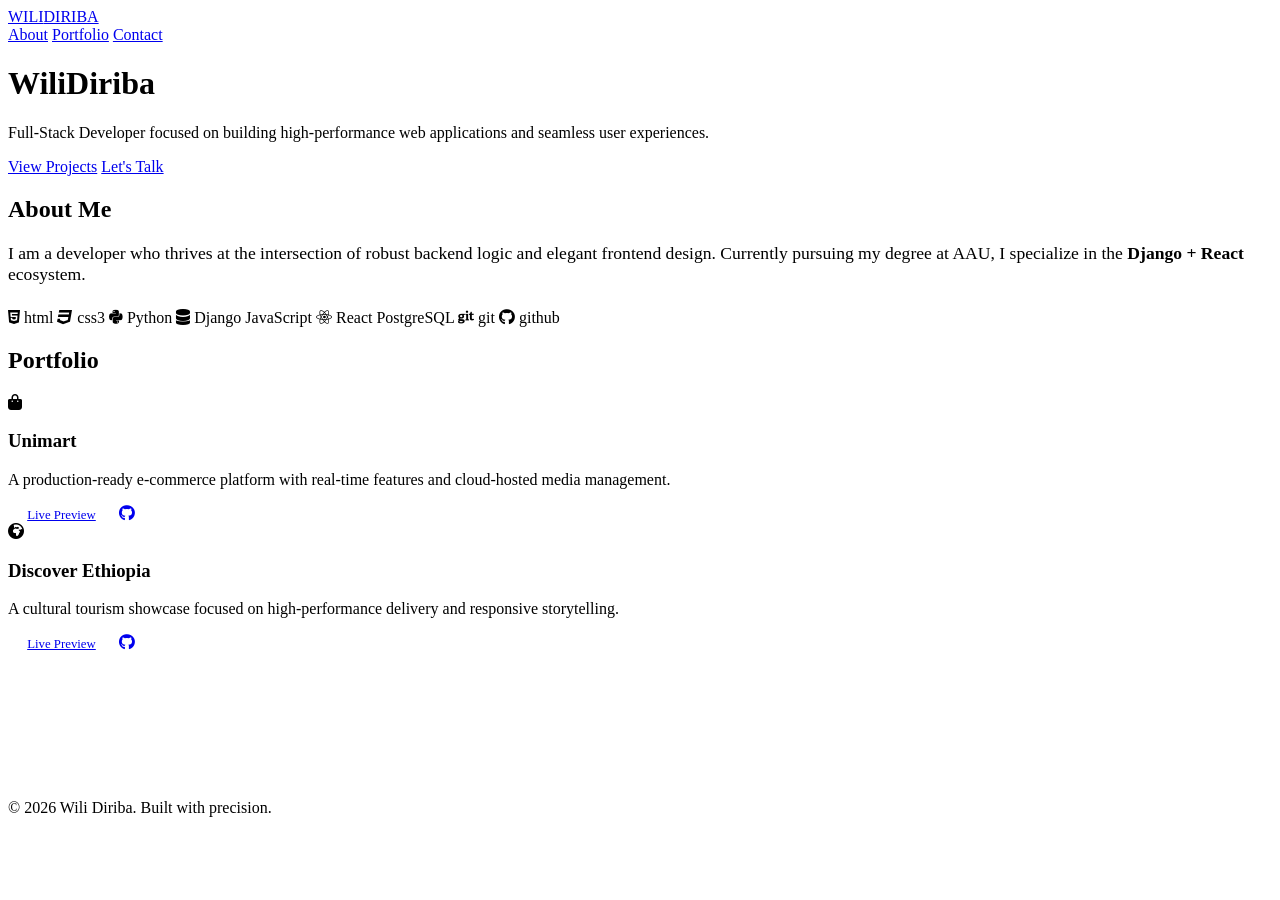
==== portfolio.html @ 16c2e914 "Add: portfolio HTML" ====
<!doctype html>
<html lang="en">
  <head>
    <meta charset="UTF-8" />
    <meta name="viewport" content="width=device-width, initial-scale=1.0" />
    <title>Wili Diriba | Full-Stack Developer</title>
    <link
      href="https://fonts.googleapis.com/css2?family=Inter:wght@300;400;600;700;800&display=swap"
      rel="stylesheet"
    />
    <link
      rel="stylesheet"
      href="https://cdnjs.cloudflare.com/ajax/libs/font-awesome/6.4.0/css/all.min.css"
    />
  </head>
  <body>
    <nav>
      <a href="#" class="brand">WILI<span>DIRIBA</span></a>
      <div class="nav-links">
        <a href="#about">About</a>
        <a href="#projects">Portfolio</a>
        <a href="#contact">Contact</a>
      </div>
    </nav>

    <header>
      <h1>Wili<span>Diriba</span></h1>
      <p>
        Full-Stack Developer focused on building high-performance web
        applications and seamless user experiences.
      </p>
      <div class="btn-group">
        <a href="#projects" class="btn btn-primary">View Projects</a>
        <a href="mailto:wilidiribaaj@email.com" class="btn btn-outline"
          >Let's Talk</a
        >
      </div>
    </header>

    <section id="about">
      <h2>About Me</h2>
      <div class="card">
        <p style="font-size: 1.1rem; margin-bottom: 1.5rem">
          I am a developer who thrives at the intersection of robust backend
          logic and elegant frontend design. Currently pursuing my degree at
          AAU, I specialize in the <strong>Django + React</strong> ecosystem.
        </p>
        <div class="skills-container">
          <span class="tag"><i class="fab fa-html5"></i> html</span>
          <span class="tag"><i class="fab fa-css3"></i> css3</span>

          <span class="tag"><i class="fab fa-python"></i> Python</span>
          <span class="tag"><i class="fas fa-database"></i> Django</span>

          <span class="tag"
            ><span style="color: var(--accent)"></span> JavaScript</span
          >
          <span class="tag"><i class="fab fa-react"></i> React</span>

          <span class="tag"
            ><span style="color: var(--accent)"></span> PostgreSQL</span
          >
          <span class="tag"><i class="fab fa-git"></i> git</span>
          <span class="tag"><i class="fab fa-github"></i> github</span>
        </div>
      </div>
    </section>

    <section id="projects">
      <h2>Portfolio</h2>
      <div class="project-grid">
        <div class="card">
          <div class="project-icon"><i class="fas fa-shopping-bag"></i></div>
          <h3>Unimart</h3>
          <p>
            A production-ready e-commerce platform with real-time features and
            cloud-hosted media management.
          </p>
          <a
            href="https://unimart-production-f4a1.up.railway.app/"
            target="_blank"
            class="btn btn-outline"
            style="padding: 0.5rem 1.2rem; font-size: 0.8rem"
            >Live Preview</a
          >
          <a
            href="https://github.com/wilidiriba20/unimart"
            target="_blank"
            class="btn btn-outline"
            ><i class="fab fa-github"></i
          ></a>
        </div>

        <div class="card">
          <div class="project-icon"><i class="fas fa-globe-africa"></i></div>
          <h3>Discover Ethiopia</h3>
          <p>
            A cultural tourism showcase focused on high-performance delivery and
            responsive storytelling.
          </p>
          <a
            href="https://discover-ethiopia2.vercel.app/"
            target="_blank"
            class="btn btn-outline"
            style="padding: 0.5rem 1.2rem; font-size: 0.8rem"
            >Live Preview</a
          >

          <a
            href="https://github.com/wilidiriba20/Discover-Ethiopia"
            target="_blank"
            class="btn btn-outline"
            ><i class="fab fa-github"></i
          ></a>
        </div>
      </div>
    </section>

    <section id="contact">
      <div
        class="card"
        style="
          text-align: center;
          background: linear-gradient(135deg, var(--primary), #2b4fff);
          color: #fff;
        "
      >
        <h2 style="color: #fff; margin-bottom: 1rem">Get In Touch</h2>
        <p style="color: rgba(255, 255, 255, 0.8); margin-bottom: 2rem">
          I'm currently looking for new opportunities. Whether you have a
          question or just want to say hi, my inbox is always open!
        </p>
        <a
          href="mailto:wilidiribaaj@email.com?subject=Contact%20from%20Portfolio&body=Hello%20Wili,%20I%20want%20to%20work%20with%20you."
          class="btn"
          style="background: #fff; color: var(--primary)"
        >
          Send an Email
        </a>
      </div>
    </section>

    <footer>
      <p>© 2026 Wili Diriba. Built with precision.</p>
    </footer>
  </body>
</html>
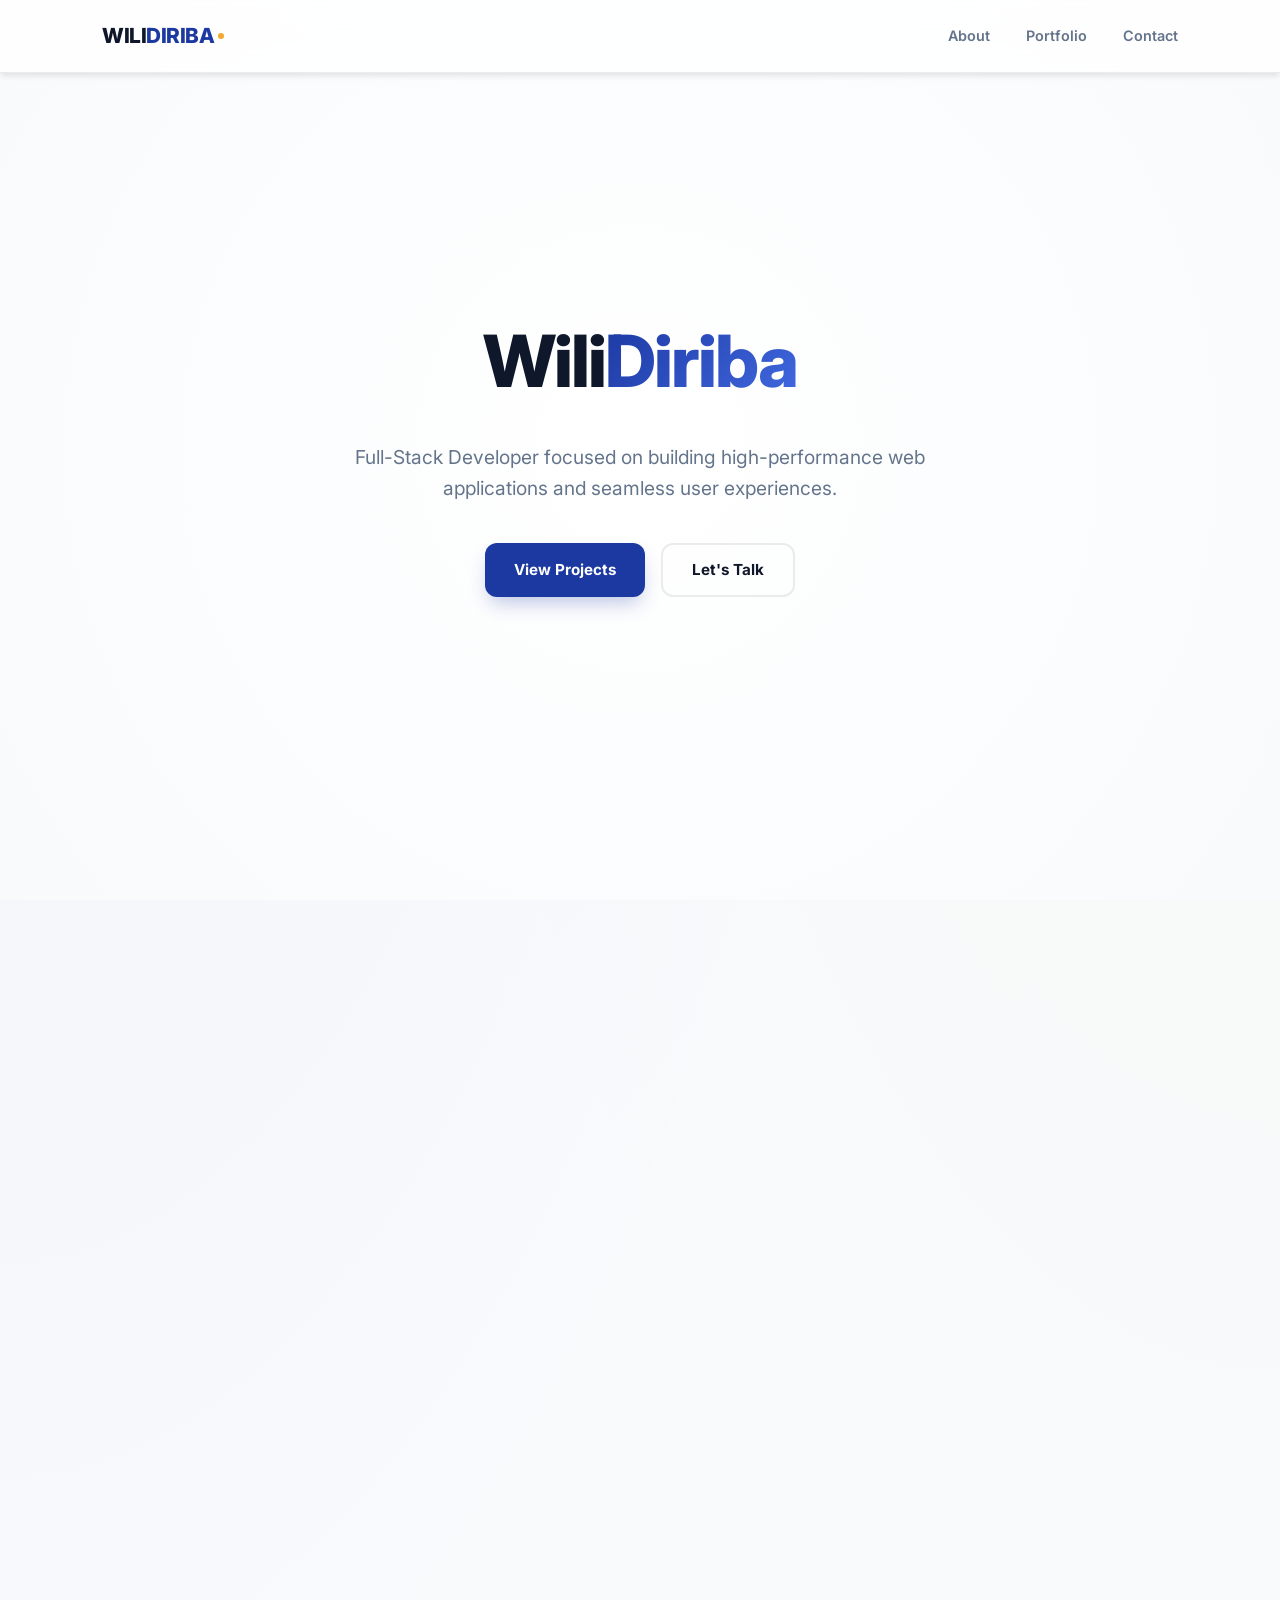
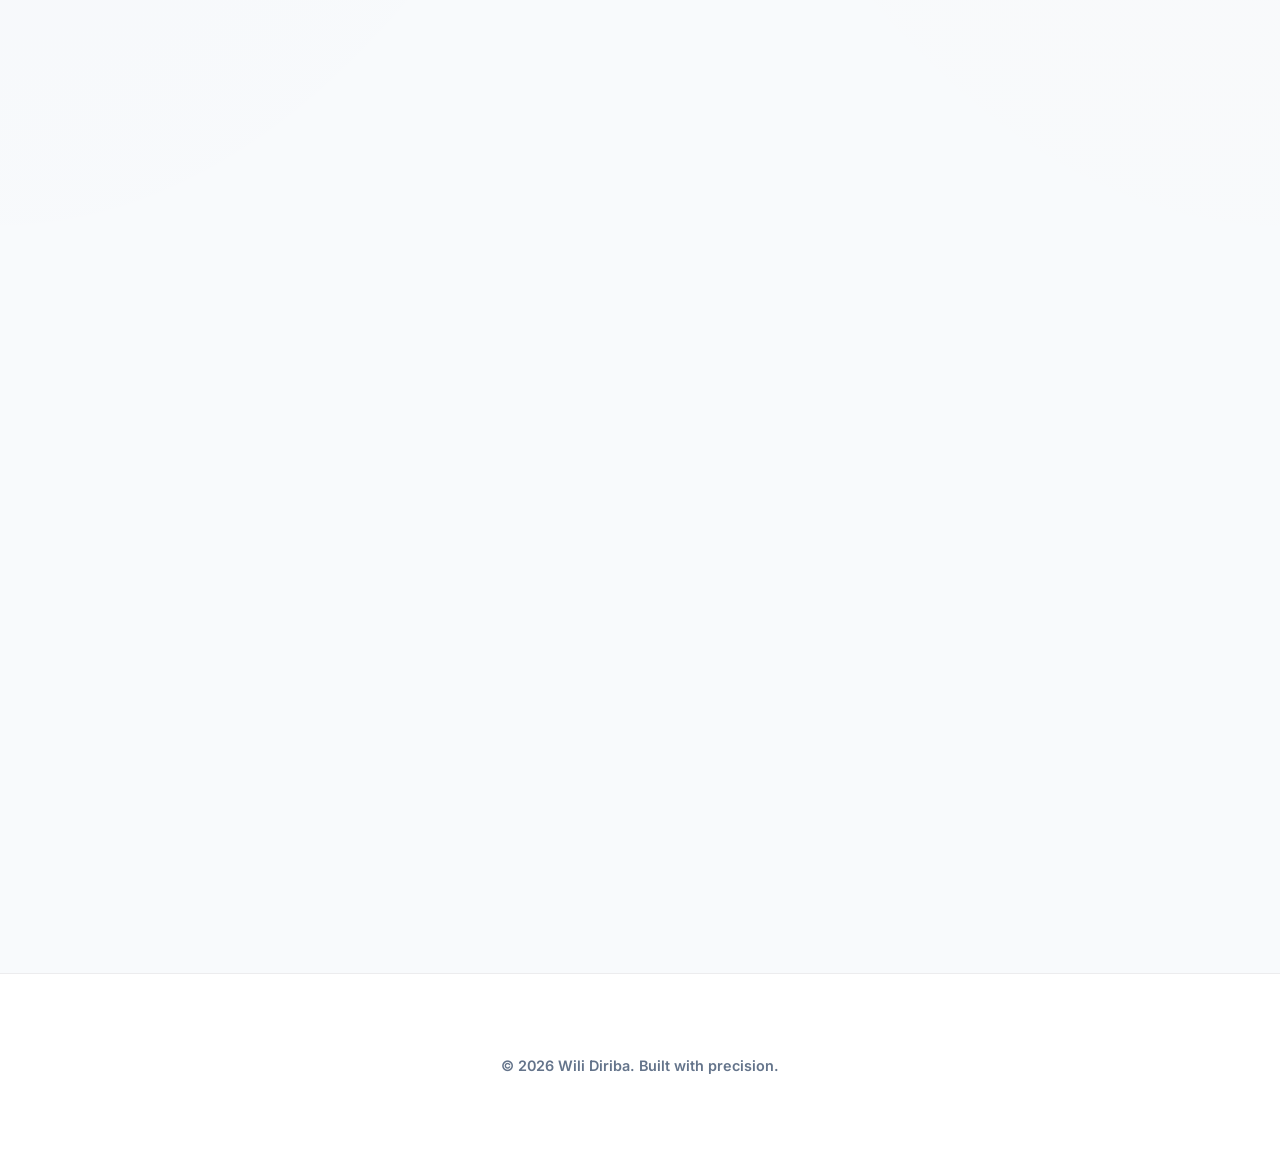
==== commit 45409354: "Include local portfolio CSS and JS" ====
--- a/portfolio.html
+++ b/portfolio.html
@@ -12,6 +12,8 @@
       rel="stylesheet"
       href="https://cdnjs.cloudflare.com/ajax/libs/font-awesome/6.4.0/css/all.min.css"
     />
+    <link rel="stylesheet" href="portfolio.css" />
+    <script src="portfolio.js" defer></script>
   </head>
   <body>
     <nav>
--- a/portfolio.css
+++ b/portfolio.css
@@ -0,0 +1,293 @@
+:root {
+  /* --- Pure Light Theme Palette --- */
+  --bg-main: #f8fafc;
+  --bg-secondary: #ffffff;
+  --card-bg: rgba(255, 255, 255, 0.8);
+  --nav-bg: rgba(255, 255, 255, 0.8);
+  /* Primary Blue from your identity */
+  --primary: #1c38a1;
+  /* Accent Gold from your identity */
+  --accent: #f1a92e;
+  --text-main: #0f172a;
+  --text-muted: #64748b;
+  --border: rgba(15, 23, 42, 0.08);
+  --shadow-sm: 0 4px 6px -1px rgb(0 0 0 / 0.1);
+  --shadow-md: 0 10px 15px -3px rgb(0 0 0 / 0.1);
+  --shadow-lg: 0 20px 25px -5px rgb(0 0 0 / 0.1);
+}
+
+* {
+  margin: 0;
+  padding: 0;
+  box-sizing: border-box;
+  font-family: "Inter", sans-serif;
+  scroll-behavior: smooth;
+}
+
+body {
+  background-color: var(--bg-main);
+  color: var(--text-main);
+  line-height: 1.6;
+  overflow-x: hidden;
+  /* Subtle mesh gradient for a modern professional look */
+  background-image:
+    radial-gradient(at 0% 0%, rgba(28, 56, 161, 0.03) 0px, transparent 50%),
+    radial-gradient(at 100% 0%, rgba(241, 169, 46, 0.03) 0px, transparent 50%);
+}
+
+/* --- Navigation --- */
+nav {
+  position: fixed;
+  top: 0;
+  width: 100%;
+  padding: 1.2rem 8%;
+  display: flex;
+  justify-content: space-between;
+  align-items: center;
+  background: var(--nav-bg);
+  backdrop-filter: blur(12px);
+  z-index: 1000;
+  border-bottom: 1px solid var(--border);
+  box-shadow: var(--shadow-sm);
+}
+
+/* Minimalist Self-Replacement Logo */
+.brand {
+  font-size: 1.3rem;
+  font-weight: 800;
+  letter-spacing: -0.5px;
+  text-decoration: none;
+  color: var(--text-main);
+  display: flex;
+  align-items: center;
+}
+
+.brand span {
+  color: var(--primary);
+}
+
+.brand::after {
+  content: "";
+  width: 6px;
+  height: 6px;
+  background: var(--accent);
+  border-radius: 50%;
+  margin-left: 4px;
+}
+
+.nav-links a {
+  text-decoration: none;
+  color: var(--text-muted);
+  margin-left: 2rem;
+  font-size: 0.9rem;
+  font-weight: 600;
+  transition: 0.3s;
+}
+
+.nav-links a:hover {
+  color: var(--primary);
+}
+
+/* --- Hero Section --- */
+header {
+  height: 100vh;
+  display: flex;
+  flex-direction: column;
+  justify-content: center;
+  align-items: center;
+  text-align: center;
+  padding: 0 10%;
+  background: radial-gradient(
+    circle at center,
+    #ffffff 0%,
+    var(--bg-main) 100%
+  );
+}
+
+header h1 {
+  font-size: clamp(2.5rem, 8vw, 4.5rem);
+  font-weight: 800;
+  letter-spacing: -2px;
+  margin-bottom: 1.5rem;
+  color: var(--text-main);
+}
+
+header h1 span {
+  background: linear-gradient(135deg, var(--primary), #4169e1);
+  -webkit-background-clip: text;
+  -webkit-text-fill-color: transparent;
+}
+
+header p {
+  font-size: 1.2rem;
+  color: var(--text-muted);
+  max-width: 650px;
+  margin-bottom: 2.5rem;
+}
+
+/* --- Common UI Components --- */
+.btn-group {
+  display: flex;
+  gap: 1rem;
+}
+
+.btn {
+  padding: 0.8rem 1.8rem;
+  border-radius: 12px;
+  text-decoration: none;
+  font-weight: 700;
+  font-size: 0.95rem;
+  transition: 0.4s cubic-bezier(0.175, 0.885, 0.32, 1.275);
+  display: inline-flex;
+  align-items: center;
+  gap: 8px;
+}
+
+.btn-primary {
+  background: var(--primary);
+  color: #fff;
+  box-shadow: 0 10px 20px -5px rgba(28, 56, 161, 0.3);
+}
+
+.btn-outline {
+  background: transparent;
+  border: 2px solid var(--border);
+  color: var(--text-main);
+}
+
+.btn:hover {
+  transform: translateY(-4px);
+  box-shadow: var(--shadow-lg);
+}
+
+.btn-primary:hover {
+  background: #152b7a;
+}
+
+/* --- Sections --- */
+section {
+  padding: 100px 12%;
+  opacity: 0;
+  transform: translateY(30px);
+  transition: all 0.8s ease-out;
+}
+
+section.reveal {
+  opacity: 1;
+  transform: translateY(0);
+}
+
+h2 {
+  font-size: 2.2rem;
+  font-weight: 800;
+  margin-bottom: 3rem;
+  position: relative;
+  display: inline-block;
+}
+
+h2::after {
+  content: "";
+  position: absolute;
+  bottom: -8px;
+  left: 0;
+  width: 40px;
+  height: 4px;
+  background: var(--accent);
+  border-radius: 2px;
+}
+
+/* --- Content Grid & Cards --- */
+.card {
+  background: var(--bg-secondary);
+  border: 1px solid var(--border);
+  padding: 2.5rem;
+  border-radius: 24px;
+  box-shadow: var(--shadow-md);
+  transition: 0.4s;
+}
+
+.card:hover {
+  box-shadow: var(--shadow-lg);
+  border-color: var(--primary);
+}
+
+.project-grid {
+  display: grid;
+  grid-template-columns: repeat(auto-fit, minmax(320px, 1fr));
+  gap: 2.5rem;
+}
+
+.project-icon {
+  width: 60px;
+  height: 60px;
+  background: rgba(28, 56, 161, 0.05);
+  border-radius: 16px;
+  display: flex;
+  justify-content: center;
+  align-items: center;
+  font-size: 1.5rem;
+  color: var(--primary);
+  margin-bottom: 1.5rem;
+}
+
+.card h3 {
+  font-size: 1.4rem;
+  margin-bottom: 1rem;
+  font-weight: 700;
+}
+
+.card p {
+  color: var(--text-muted);
+  margin-bottom: 2rem;
+  font-size: 0.95rem;
+}
+
+/* --- Skill Tags --- */
+.skills-container {
+  display: flex;
+  flex-wrap: wrap;
+  gap: 0.8rem;
+  margin-top: 1.5rem;
+}
+
+.tag {
+  background: #f1f5f9;
+  color: var(--primary);
+  padding: 0.6rem 1.2rem;
+  border-radius: 10px;
+  font-size: 0.85rem;
+  font-weight: 700;
+  border: 1px solid transparent;
+  transition: 0.3s;
+}
+
+.tag:hover {
+  background: #fff;
+  border-color: var(--primary);
+  transform: scale(1.05);
+}
+
+footer {
+  text-align: center;
+  padding: 5rem 0;
+  background: #fff;
+  border-top: 1px solid var(--border);
+  color: var(--text-muted);
+  font-weight: 600;
+  font-size: 0.9rem;
+}
+
+@media (max-width: 768px) {
+  nav {
+    padding: 1rem 5%;
+  }
+  .nav-links {
+    display: none;
+  }
+  header h1 {
+    font-size: 2.8rem;
+  }
+  section {
+    padding: 80px 8%;
+  }
+}
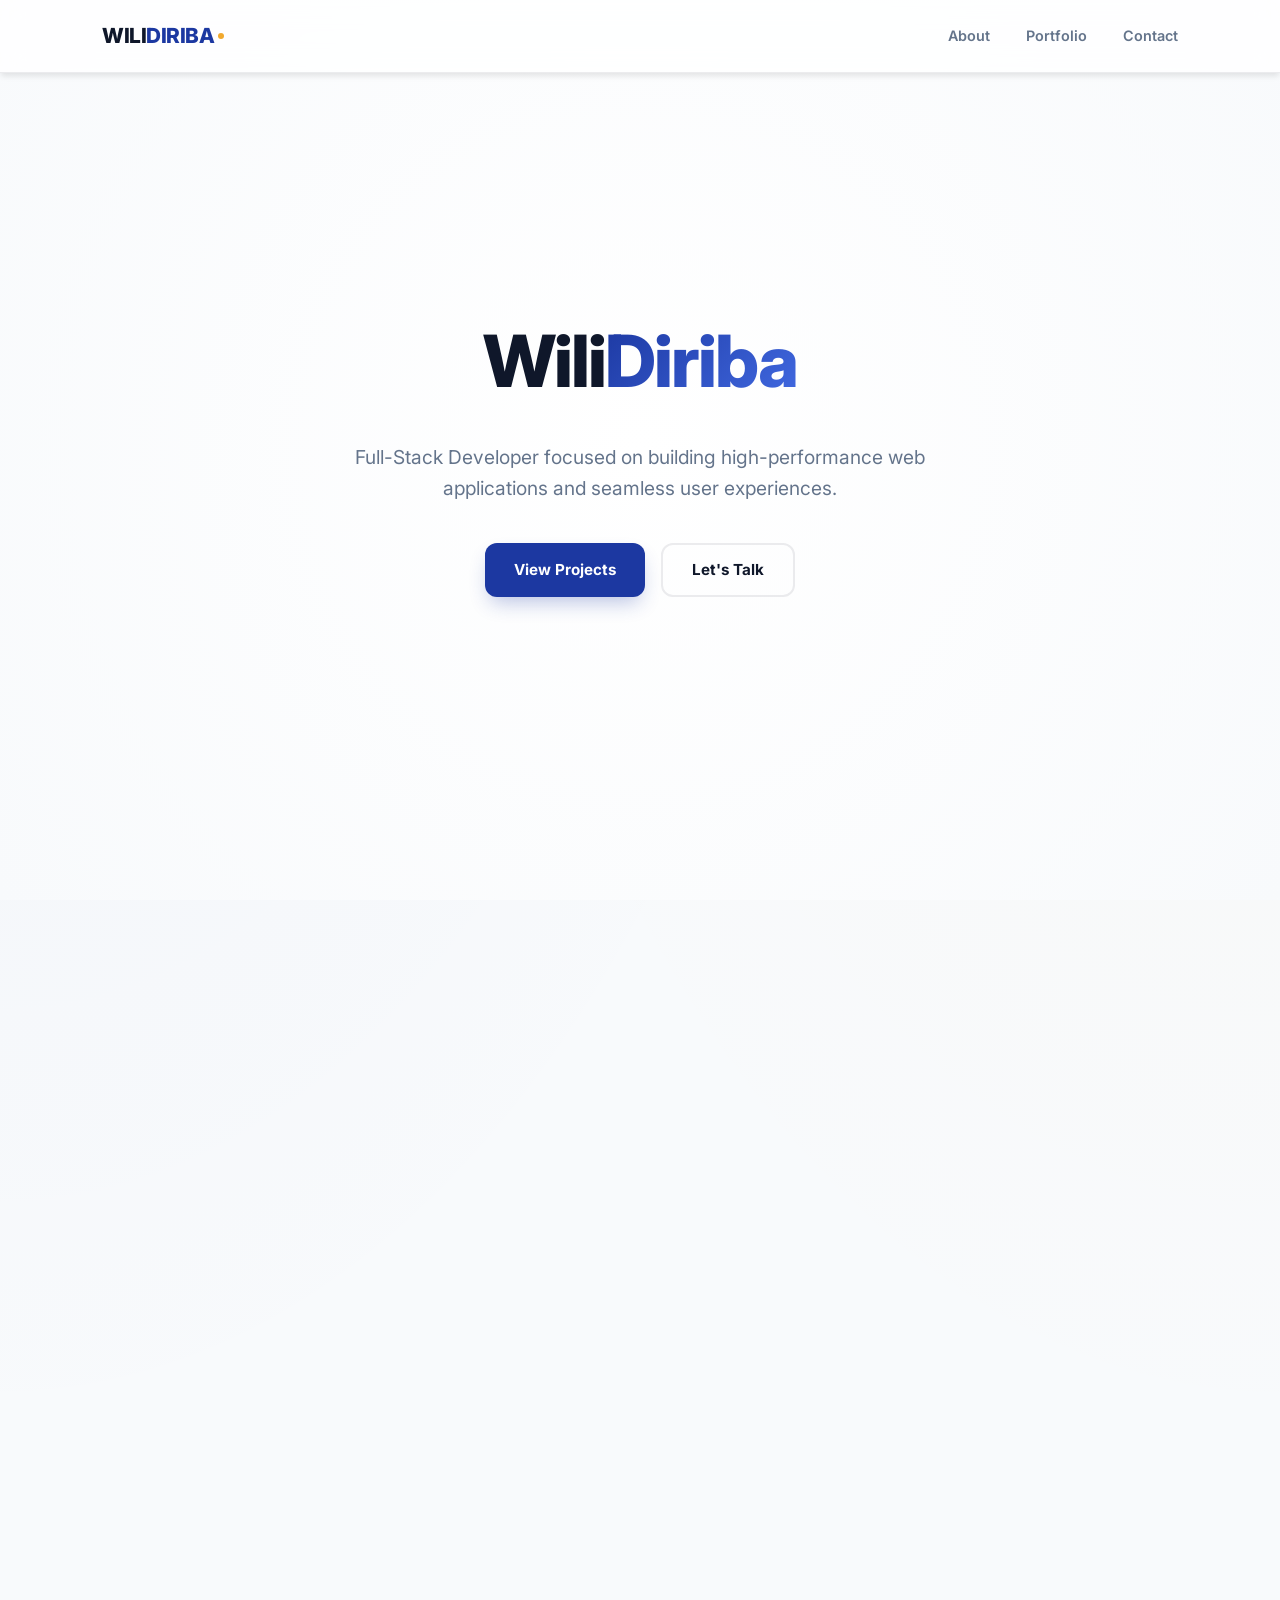
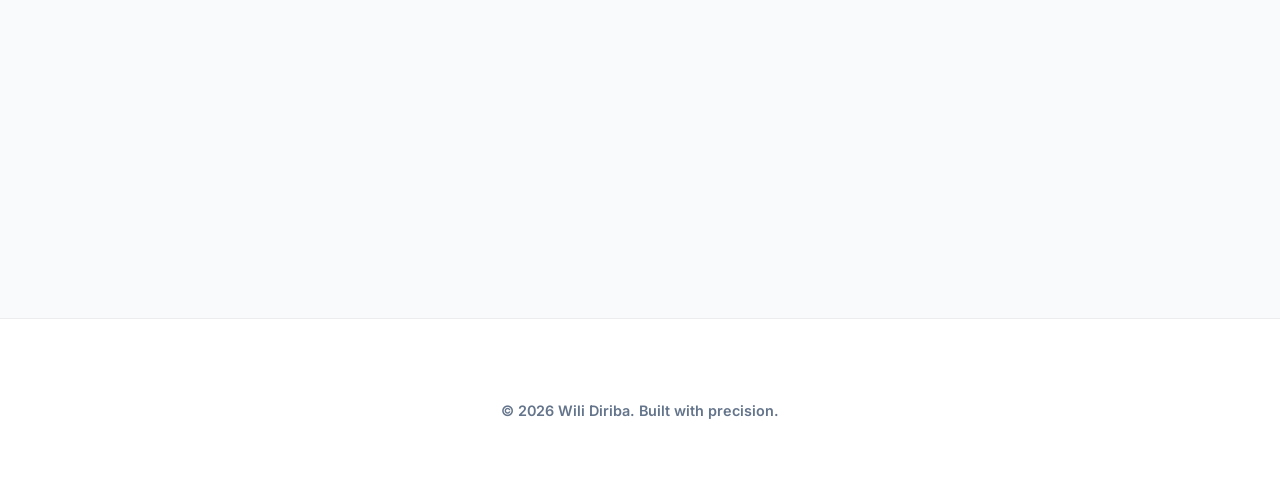
==== commit 29ad5a2b: "Move portfolio.js from head to end of body" ====
--- a/portfolio.html
+++ b/portfolio.html
@@ -13,7 +13,6 @@
       href="https://cdnjs.cloudflare.com/ajax/libs/font-awesome/6.4.0/css/all.min.css"
     />
     <link rel="stylesheet" href="portfolio.css" />
-    <script src="portfolio.js" defer></script>
   </head>
   <body>
     <nav>
@@ -145,5 +144,6 @@
     <footer>
       <p>© 2026 Wili Diriba. Built with precision.</p>
     </footer>
+    <script src="portfolio.js"></script>
   </body>
 </html>
--- a/portfolio.css
+++ b/portfolio.css
@@ -1,12 +1,9 @@
 :root {
-  /* --- Pure Light Theme Palette --- */
   --bg-main: #f8fafc;
   --bg-secondary: #ffffff;
   --card-bg: rgba(255, 255, 255, 0.8);
   --nav-bg: rgba(255, 255, 255, 0.8);
-  /* Primary Blue from your identity */
   --primary: #1c38a1;
-  /* Accent Gold from your identity */
   --accent: #f1a92e;
   --text-main: #0f172a;
   --text-muted: #64748b;
@@ -29,7 +26,7 @@
   color: var(--text-main);
   line-height: 1.6;
   overflow-x: hidden;
-  /* Subtle mesh gradient for a modern professional look */
+
   background-image:
     radial-gradient(at 0% 0%, rgba(28, 56, 161, 0.03) 0px, transparent 50%),
     radial-gradient(at 100% 0%, rgba(241, 169, 46, 0.03) 0px, transparent 50%);
@@ -51,7 +48,6 @@
   box-shadow: var(--shadow-sm);
 }
 
-/* Minimalist Self-Replacement Logo */
 .brand {
   font-size: 1.3rem;
   font-weight: 800;
@@ -88,7 +84,6 @@
   color: var(--primary);
 }
 
-/* --- Hero Section --- */
 header {
   height: 100vh;
   display: flex;
@@ -125,7 +120,6 @@
   margin-bottom: 2.5rem;
 }
 
-/* --- Common UI Components --- */
 .btn-group {
   display: flex;
   gap: 1rem;
@@ -164,19 +158,18 @@
   background: #152b7a;
 }
 
-/* --- Sections --- */
 section {
-  padding: 100px 12%;
   opacity: 0;
   transform: translateY(30px);
-  transition: all 0.8s ease-out;
+  transition:
+    opacity 0.8s ease-out,
+    transform 0.8s ease-out;
 }
 
 section.reveal {
   opacity: 1;
   transform: translateY(0);
 }
-
 h2 {
   font-size: 2.2rem;
   font-weight: 800;
@@ -196,7 +189,6 @@
   border-radius: 2px;
 }
 
-/* --- Content Grid & Cards --- */
 .card {
   background: var(--bg-secondary);
   border: 1px solid var(--border);
@@ -242,7 +234,6 @@
   font-size: 0.95rem;
 }
 
-/* --- Skill Tags --- */
 .skills-container {
   display: flex;
   flex-wrap: wrap;
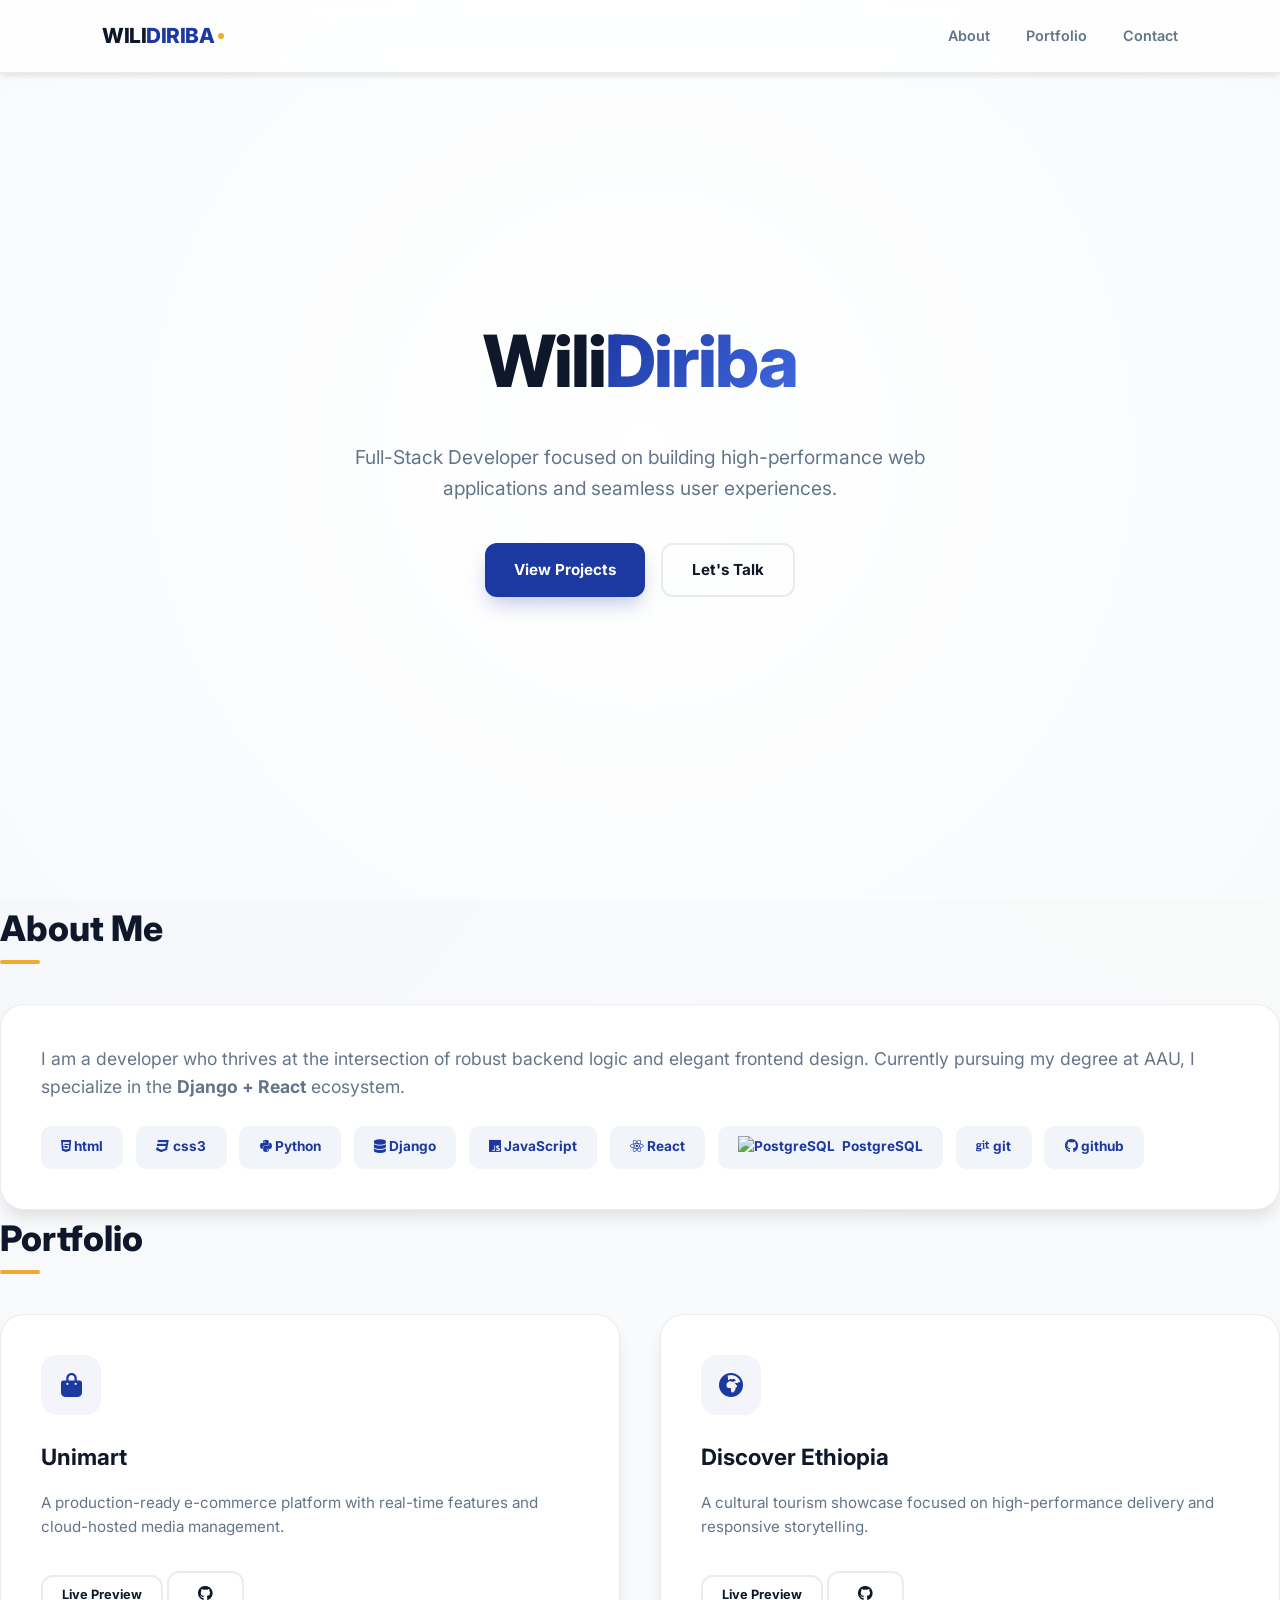
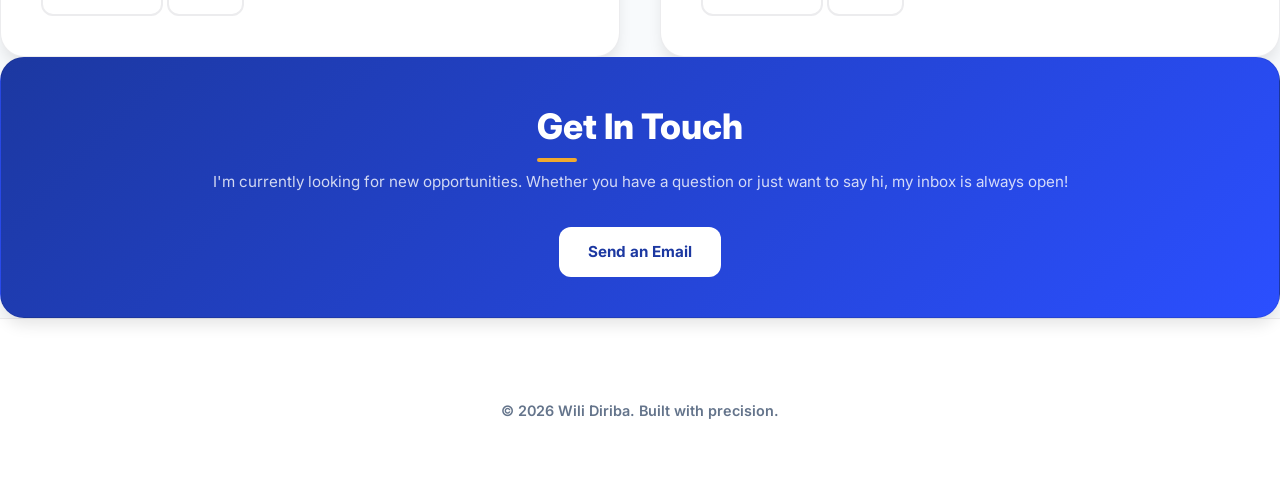
==== commit 4dde833e: "Open contact via Gmail and add icons" ====
--- a/portfolio.html
+++ b/portfolio.html
@@ -32,9 +32,13 @@
       </p>
       <div class="btn-group">
         <a href="#projects" class="btn btn-primary">View Projects</a>
-        <a href="mailto:wilidiribaaj@email.com" class="btn btn-outline"
-          >Let's Talk</a
+        <a
+          href="https://mail.google.com/mail/?view=cm&fs=1&to=wilidiribaaj@gmail.com&su=Contact%20from%20Portfolio"
+          target="_blank"
+          class="btn btn-outline"
         >
+          Let's Talk
+        </a>
       </div>
     </header>
 
@@ -53,13 +57,16 @@
           <span class="tag"><i class="fab fa-python"></i> Python</span>
           <span class="tag"><i class="fas fa-database"></i> Django</span>
 
-          <span class="tag"
-            ><span style="color: var(--accent)"></span> JavaScript</span
-          >
+          <span class="tag"><i class="fab fa-js"></i> JavaScript</span>
           <span class="tag"><i class="fab fa-react"></i> React</span>
 
           <span class="tag"
-            ><span style="color: var(--accent)"></span> PostgreSQL</span
+            ><img
+              src="https://cdn.worldvectorlogo.com/logos/postgresql.svg"
+              alt="PostgreSQL"
+              style="width: 18px; height: 18px; margin-right: 4px"
+            />
+            PostgreSQL</span
           >
           <span class="tag"><i class="fab fa-git"></i> git</span>
           <span class="tag"><i class="fab fa-github"></i> github</span>
@@ -132,7 +139,8 @@
           question or just want to say hi, my inbox is always open!
         </p>
         <a
-          href="mailto:wilidiribaaj@email.com?subject=Contact%20from%20Portfolio&body=Hello%20Wili,%20I%20want%20to%20work%20with%20you."
+          href="https://mail.google.com/mail/?view=cm&fs=1&to=wilidiribaaj@gmail.com&su=Contact%20from%20Portfolio"
+          target="_blank"
           class="btn"
           style="background: #fff; color: var(--primary)"
         >
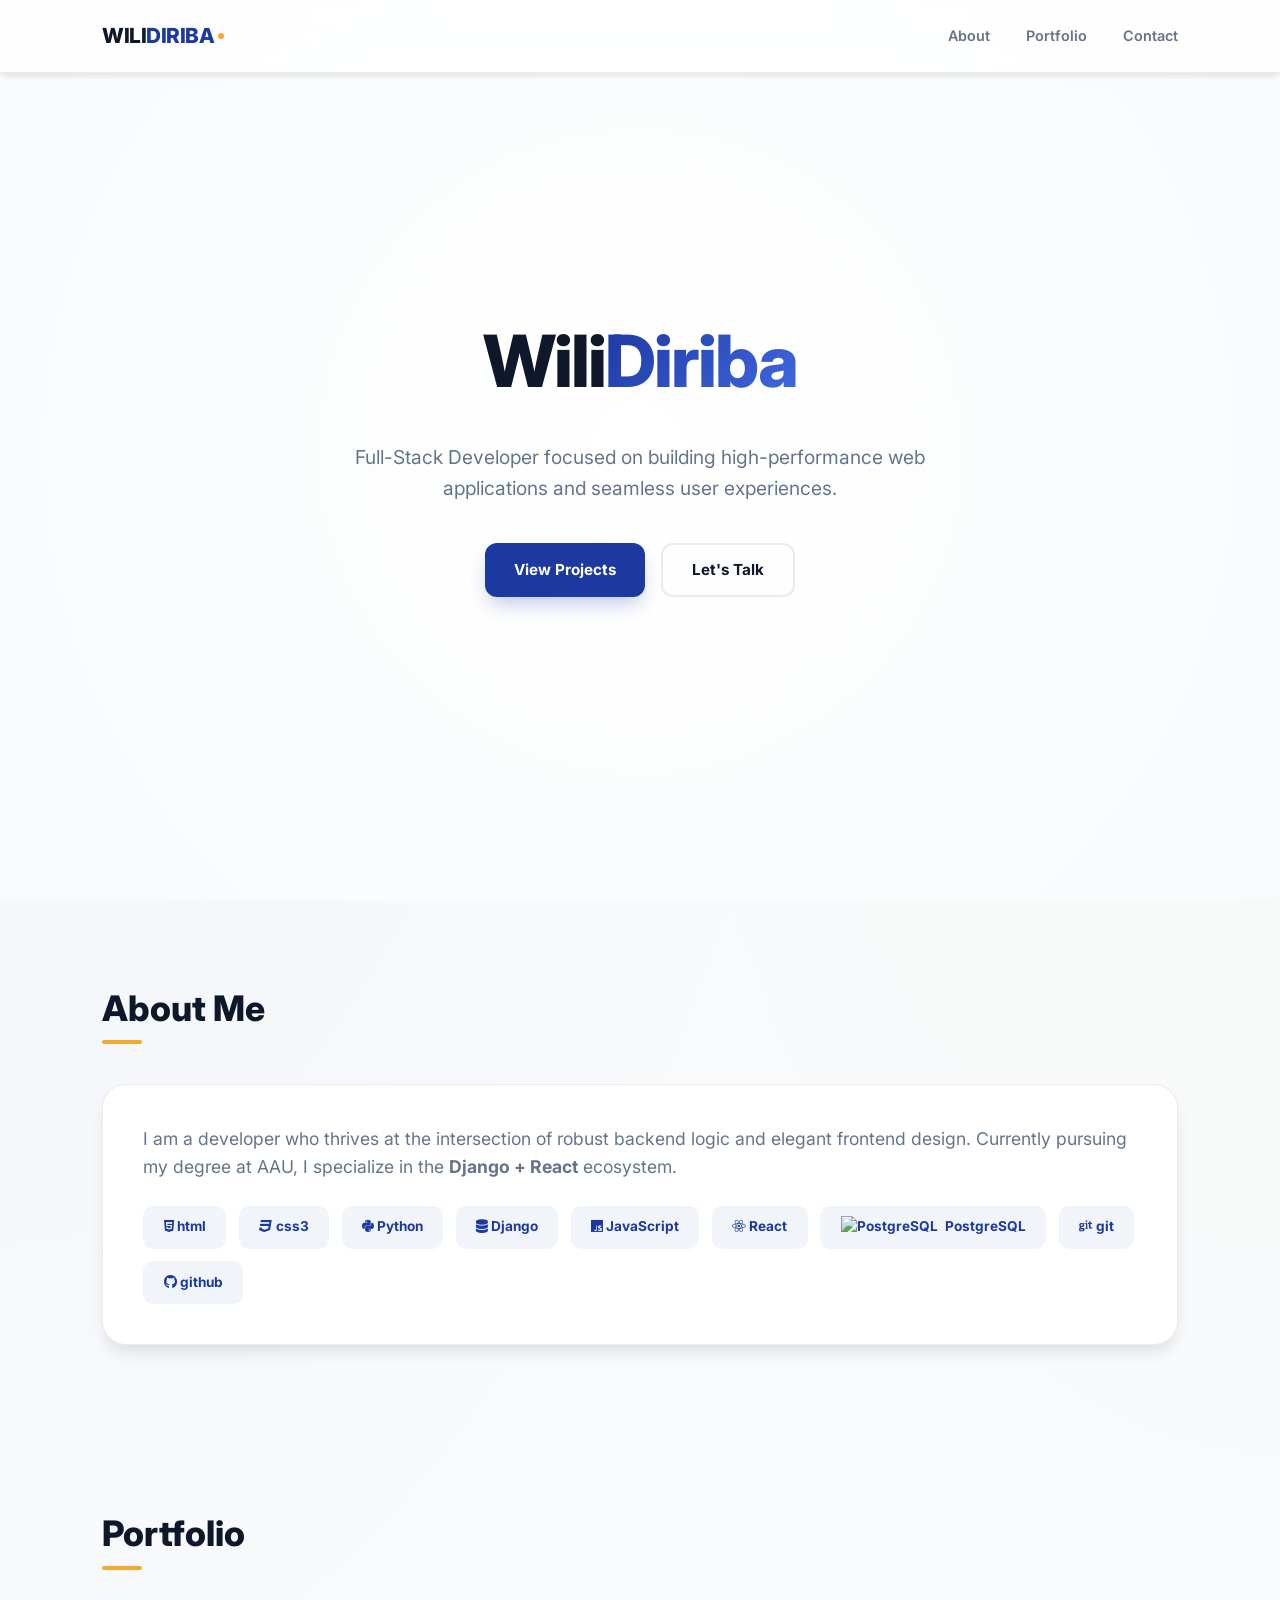
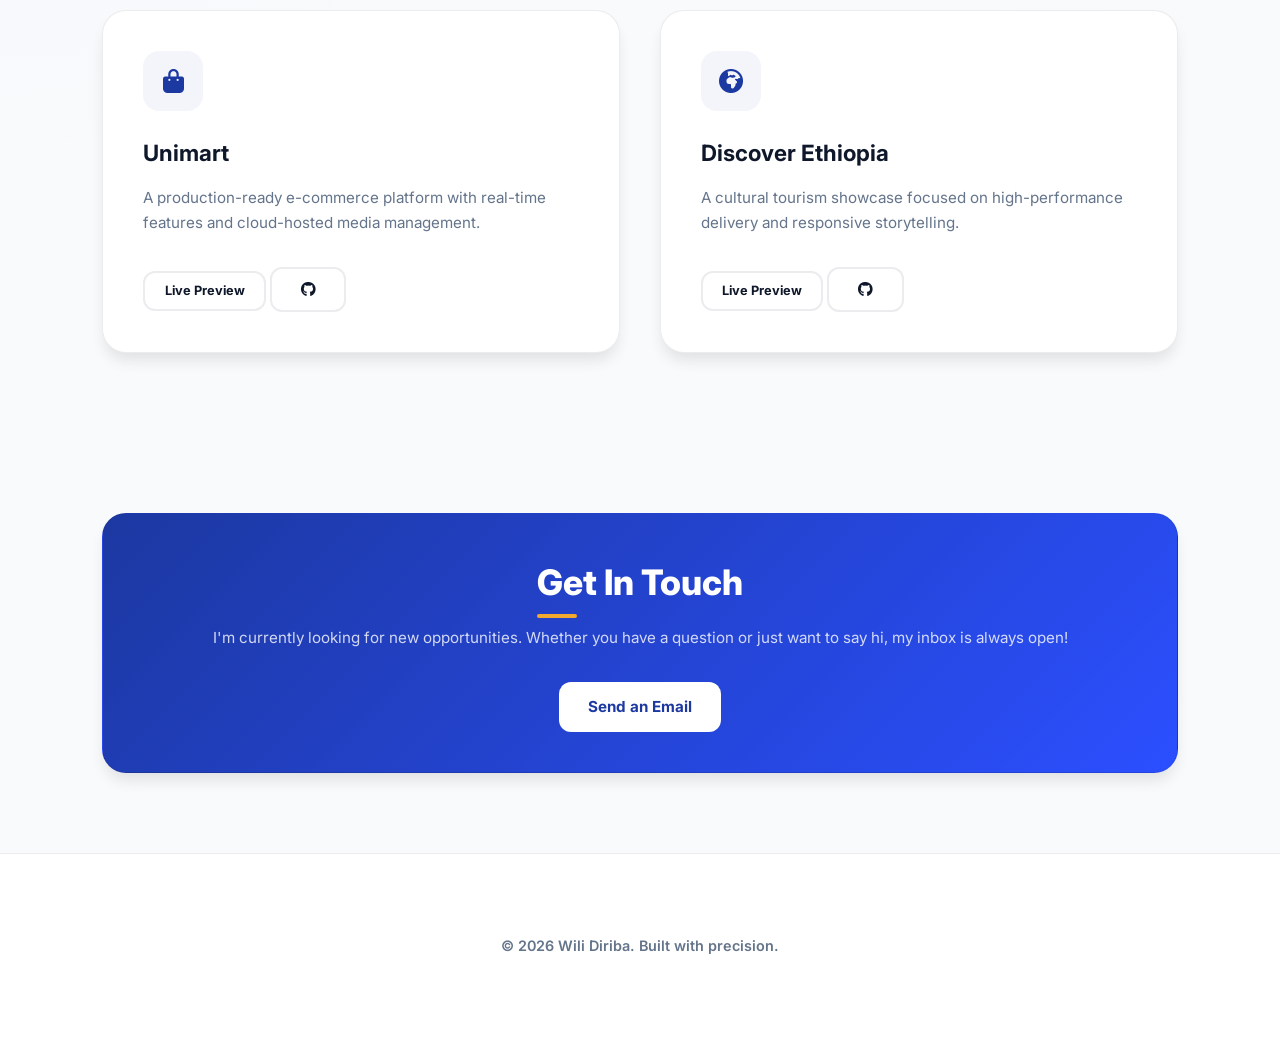
==== commit ad224001: "Add mobile hamburger menu" ====
--- a/portfolio.html
+++ b/portfolio.html
@@ -17,6 +17,9 @@
   <body>
     <nav>
       <a href="#" class="brand">WILI<span>DIRIBA</span></a>
+      <div class="hamburger">
+        <i class="fas fa-bars"></i>
+      </div>
       <div class="nav-links">
         <a href="#about">About</a>
         <a href="#projects">Portfolio</a>
--- a/portfolio.css
+++ b/portfolio.css
@@ -83,6 +83,40 @@
 .nav-links a:hover {
   color: var(--primary);
 }
+.hamburger {
+  display: none;
+  font-size: 1.5rem;
+  cursor: pointer;
+  color: var(--text-main);
+}
+
+/* Show hamburger only on mobile */
+@media (max-width: 768px) {
+  .hamburger {
+    display: block;
+  }
+
+  .nav-links {
+    display: none; /* hidden initially */
+    position: absolute;
+    top: 70px;
+    right: 8%;
+    background: var(--bg-secondary);
+    flex-direction: column;
+    width: 200px;
+    border-radius: 12px;
+    box-shadow: var(--shadow-md);
+    padding: 1rem;
+  }
+
+  .nav-links a {
+    margin: 0.8rem 0;
+  }
+
+  .nav-links.show {
+    display: flex;
+  }
+}
 
 header {
   height: 100vh;
@@ -169,6 +203,15 @@
 section.reveal {
   opacity: 1;
   transform: translateY(0);
+}
+section {
+  padding: 80px 8%;
+  opacity: 0;
+  transform: translateY(30px);
+  transition:
+    opacity 0.8s ease-out,
+    transform 0.8s ease-out;
+  scroll-margin-top: 80px;
 }
 h2 {
   font-size: 2.2rem;
